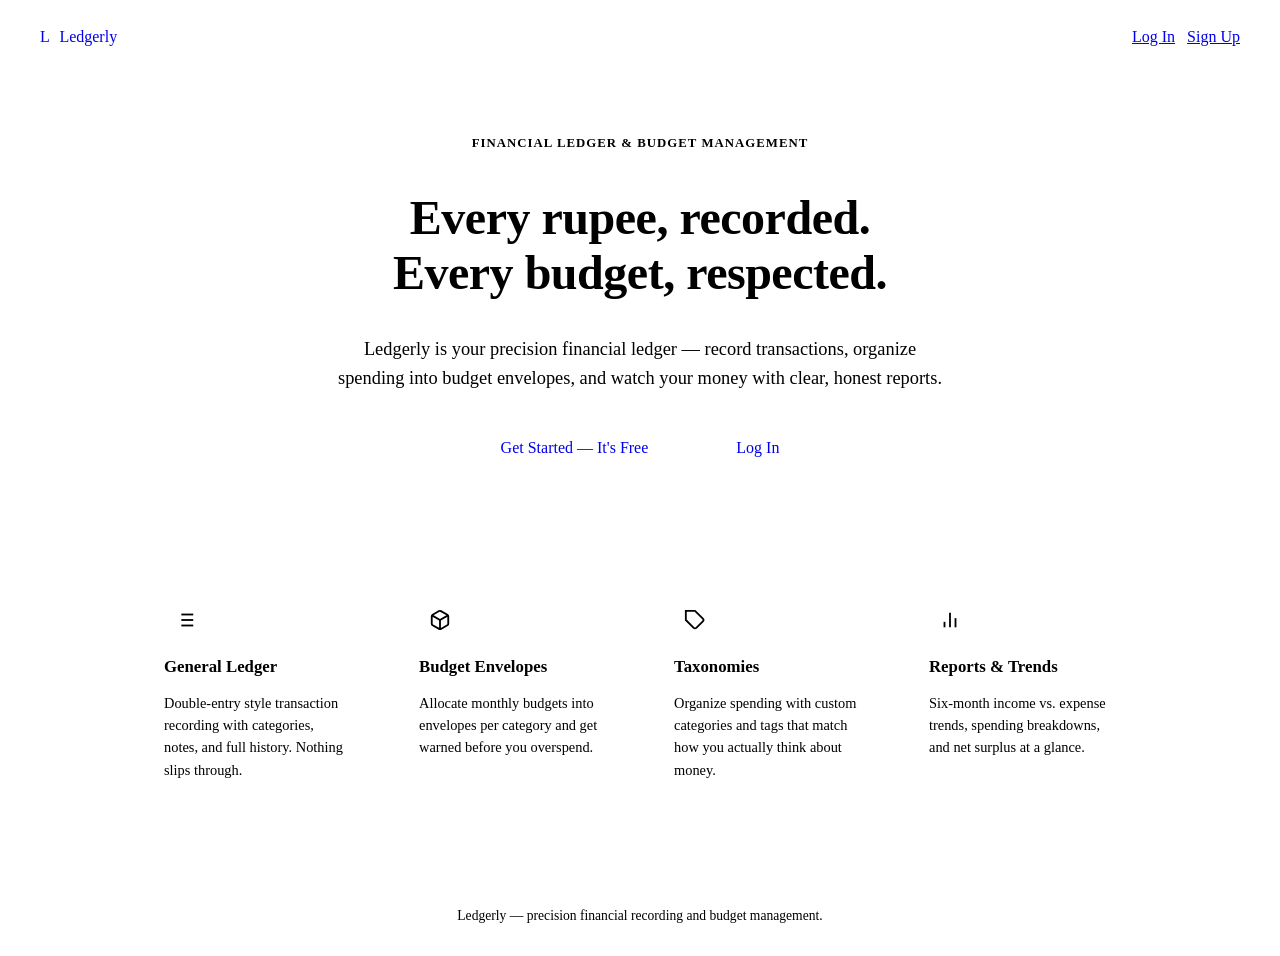
==== src/main/resources/static/home.html @ acaca4b2 "feat: add landing home page before login - New home.html landing page with hero, features, Login/Sig" ====
<!DOCTYPE html>
<html lang="en" data-theme="dark">
<head>
  <meta charset="UTF-8">
  <meta name="viewport" content="width=device-width, initial-scale=1.0">
  <title>Ledgerly — Financial Ledger & Budget Management</title>
  <meta name="description" content="Ledgerly is a precision financial ledger and budget management app. Track every transaction, manage budget envelopes, and stay on top of your finances.">
  <link rel="stylesheet" href="/css/ledger.css">
  <link rel="icon" href="data:image/svg+xml,<svg xmlns='http://www.w3.org/2000/svg' viewBox='0 0 100 100'><text y='.9em' font-size='90'>🖋️</text></svg>">
  <style>
    .landing-page {
      min-height: 100vh;
      display: flex;
      flex-direction: column;
      background: var(--bg-parchment);
      color: var(--ink-primary);
    }
    .landing-nav {
      display: flex;
      align-items: center;
      justify-content: space-between;
      padding: 1.25rem 2rem;
      max-width: 1200px;
      width: 100%;
      margin: 0 auto;
    }
    .landing-nav .brand-mark {
      text-decoration: none;
      display: flex;
      align-items: center;
      gap: 0.6rem;
    }
    .landing-nav-actions {
      display: flex;
      gap: 0.75rem;
      align-items: center;
    }
    .landing-hero {
      flex: 1;
      display: flex;
      flex-direction: column;
      align-items: center;
      justify-content: center;
      text-align: center;
      padding: 4rem 1.5rem 3rem;
      max-width: 860px;
      margin: 0 auto;
    }
    .landing-hero h1 {
      font-family: var(--font-serif);
      font-size: 3rem;
      font-weight: 600;
      line-height: 1.15;
      margin: 1.5rem 0 1rem;
      letter-spacing: -0.01em;
    }
    .landing-hero p.lead {
      font-size: 1.15rem;
      color: var(--ink-secondary);
      max-width: 620px;
      line-height: 1.6;
      margin-bottom: 2rem;
    }
    .landing-cta {
      display: flex;
      gap: 1rem;
      flex-wrap: wrap;
      justify-content: center;
      margin-bottom: 3.5rem;
    }
    .landing-cta .btn {
      padding: 0.85rem 2.25rem;
      font-size: 1rem;
      text-decoration: none;
      display: inline-block;
    }
    .landing-features {
      display: grid;
      grid-template-columns: repeat(auto-fit, minmax(220px, 1fr));
      gap: 1.25rem;
      max-width: 1000px;
      width: 100%;
      margin: 0 auto;
      padding: 0 1.5rem 4rem;
    }
    .feature-card {
      background: var(--bg-card);
      border: 1px solid var(--border-rule);
      border-radius: var(--radius-lg);
      padding: 1.5rem;
      text-align: left;
      box-shadow: var(--shadow-card);
    }
    .feature-card .feature-icon {
      width: 42px;
      height: 42px;
      border-radius: 10px;
      background: var(--accent-ink-subtle);
      color: var(--accent-ink);
      display: flex;
      align-items: center;
      justify-content: center;
      margin-bottom: 1rem;
    }
    .feature-card h3 {
      font-size: 1.05rem;
      font-weight: 600;
      margin-bottom: 0.5rem;
    }
    .feature-card p {
      font-size: 0.9rem;
      color: var(--ink-secondary);
      line-height: 1.55;
    }
    .landing-footer {
      text-align: center;
      padding: 1.5rem;
      color: var(--ink-muted);
      font-size: 0.85rem;
      border-top: 1px solid var(--border-rule);
    }
    .hero-badge {
      display: inline-block;
      font-size: 0.8rem;
      font-weight: 600;
      letter-spacing: 0.08em;
      text-transform: uppercase;
      color: var(--accent-ink);
      background: var(--accent-ink-subtle);
      border-radius: 999px;
      padding: 0.4rem 1rem;
      margin-bottom: 0.5rem;
    }
    @media (max-width: 640px) {
      .landing-hero h1 { font-size: 2.1rem; }
      .landing-nav { padding: 1rem 1.25rem; }
    }
  </style>
</head>
<body class="landing-page">

  <nav class="landing-nav">
    <a href="/" class="brand-mark">
      <div class="brand-icon">L</div>
      <span class="brand-title">Ledgerly</span>
    </a>
    <div class="landing-nav-actions">
      <a href="/login.html" class="btn btn-secondary btn-sm">Log In</a>
      <a href="/register.html" class="btn btn-primary btn-sm">Sign Up</a>
    </div>
  </nav>

  <main class="landing-hero">
    <span class="hero-badge">Financial Ledger &amp; Budget Management</span>
    <h1>Every rupee, recorded.<br>Every budget, respected.</h1>
    <p class="lead">
      Ledgerly is your precision financial ledger — record transactions, organize spending
      into budget envelopes, and watch your money with clear, honest reports.
    </p>
    <div class="landing-cta">
      <a href="/register.html" class="btn btn-primary">Get Started — It's Free</a>
      <a href="/login.html" class="btn btn-secondary">Log In</a>
    </div>
  </main>

  <section class="landing-features">
    <div class="feature-card">
      <div class="feature-icon">
        <svg width="22" height="22" viewBox="0 0 24 24" fill="none" stroke="currentColor" stroke-width="2">
          <line x1="8" y1="6" x2="21" y2="6"></line>
          <line x1="8" y1="12" x2="21" y2="12"></line>
          <line x1="8" y1="18" x2="21" y2="18"></line>
          <line x1="3" y1="6" x2="3.01" y2="6"></line>
          <line x1="3" y1="12" x2="3.01" y2="12"></line>
          <line x1="3" y1="18" x2="3.01" y2="18"></line>
        </svg>
      </div>
      <h3>General Ledger</h3>
      <p>Double-entry style transaction recording with categories, notes, and full history. Nothing slips through.</p>
    </div>
    <div class="feature-card">
      <div class="feature-icon">
        <svg width="22" height="22" viewBox="0 0 24 24" fill="none" stroke="currentColor" stroke-width="2">
          <path d="M21 16V8a2 2 0 0 0-1-1.73l-7-4a2 2 0 0 0-2 0l-7 4A2 2 0 0 0 3 8v8a2 2 0 0 0 1 1.73l7 4a2 2 0 0 0 2 0l7-4A2 2 0 0 0 21 16z"></path>
          <polyline points="3.27 6.96 12 12.01 20.73 6.96"></polyline>
          <line x1="12" y1="22.08" x2="12" y2="12"></line>
        </svg>
      </div>
      <h3>Budget Envelopes</h3>
      <p>Allocate monthly budgets into envelopes per category and get warned before you overspend.</p>
    </div>
    <div class="feature-card">
      <div class="feature-icon">
        <svg width="22" height="22" viewBox="0 0 24 24" fill="none" stroke="currentColor" stroke-width="2">
          <path d="M20.59 13.41l-7.17 7.17a2 2 0 0 1-2.83 0L2 12V2h10l8.59 8.59a2 2 0 0 1 0 2.82z"></path>
          <line x1="7" y1="7" x2="7.01" y2="7"></line>
        </svg>
      </div>
      <h3>Taxonomies</h3>
      <p>Organize spending with custom categories and tags that match how you actually think about money.</p>
    </div>
    <div class="feature-card">
      <div class="feature-icon">
        <svg width="22" height="22" viewBox="0 0 24 24" fill="none" stroke="currentColor" stroke-width="2">
          <line x1="18" y1="20" x2="18" y2="10"></line>
          <line x1="12" y1="20" x2="12" y2="4"></line>
          <line x1="6" y1="20" x2="6" y2="14"></line>
        </svg>
      </div>
      <h3>Reports &amp; Trends</h3>
      <p>Six-month income vs. expense trends, spending breakdowns, and net surplus at a glance.</p>
    </div>
  </section>

  <footer class="landing-footer">
    Ledgerly — precision financial recording and budget management.
  </footer>

  <script>
    // Respect saved theme, default to dark like the app
    (function () {
      var saved = localStorage.getItem('ledgerly_theme');
      if (saved) {
        document.documentElement.setAttribute('data-theme', saved);
      } else if (window.matchMedia && window.matchMedia('(prefers-color-scheme: light)').matches) {
        document.documentElement.setAttribute('data-theme', 'light');
      }
    })();
  </script>
</body>
</html>
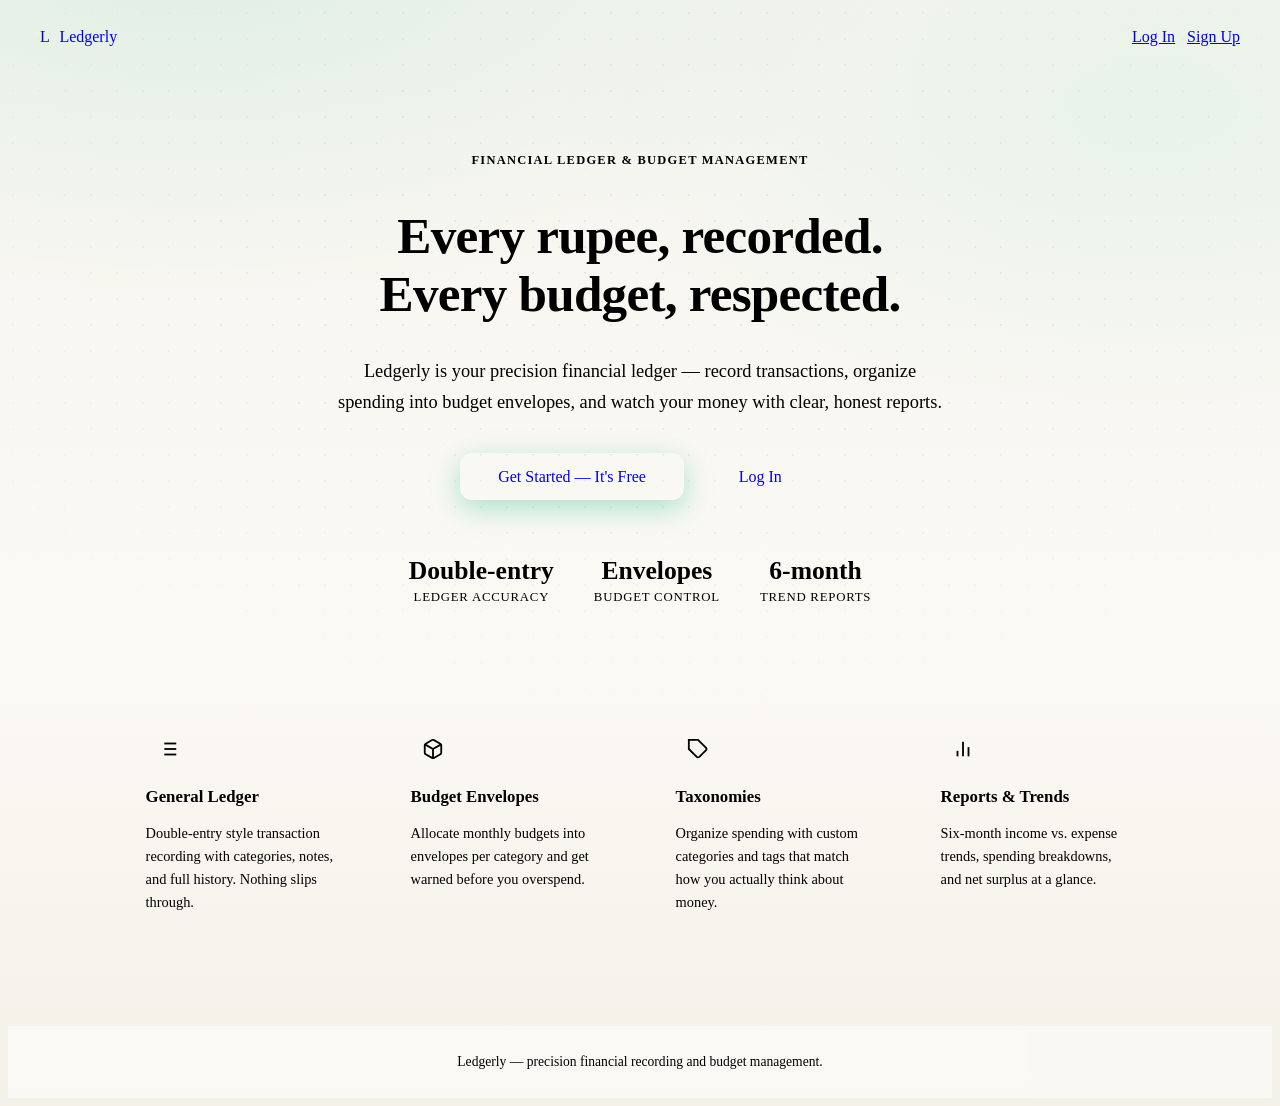
==== commit 5a4529da: "design: premium landing page with gradient glows, dot texture, hover effects" ====
--- a/src/main/resources/static/home.html
+++ b/src/main/resources/static/home.html
@@ -12,8 +12,34 @@
       min-height: 100vh;
       display: flex;
       flex-direction: column;
-      background: var(--bg-parchment);
       color: var(--ink-primary);
+      background:
+        radial-gradient(1200px 600px at 15% -5%, rgba(52, 211, 153, 0.09), transparent 60%),
+        radial-gradient(1000px 550px at 90% 10%, rgba(16, 185, 129, 0.07), transparent 60%),
+        radial-gradient(800px 500px at 50% 110%, rgba(52, 211, 153, 0.05), transparent 60%),
+        linear-gradient(180deg, #161a17 0%, #101311 55%, #0c0e0c 100%);
+      position: relative;
+      overflow-x: hidden;
+    }
+    .landing-page::before {
+      content: "";
+      position: fixed;
+      inset: 0;
+      pointer-events: none;
+      background-image: radial-gradient(rgba(255, 255, 255, 0.045) 1px, transparent 1px);
+      background-size: 26px 26px;
+      mask-image: radial-gradient(ellipse 90% 70% at 50% 30%, black 30%, transparent 75%);
+      z-index: 0;
+    }
+    .landing-page > * { position: relative; z-index: 1; }
+    [data-theme="light"] .landing-page {
+      background:
+        radial-gradient(1200px 600px at 15% -5%, rgba(16, 185, 129, 0.10), transparent 60%),
+        radial-gradient(1000px 550px at 90% 10%, rgba(52, 211, 153, 0.08), transparent 60%),
+        linear-gradient(180deg, #f7f5ef 0%, #fbf9f4 60%, #f4f1e8 100%);
+    }
+    [data-theme="light"] .landing-page::before {
+      background-image: radial-gradient(rgba(20, 30, 25, 0.06) 1px, transparent 1px);
     }
     .landing-nav {
       display: flex;
@@ -42,24 +68,33 @@
       align-items: center;
       justify-content: center;
       text-align: center;
-      padding: 4rem 1.5rem 3rem;
-      max-width: 860px;
+      padding: 5rem 1.5rem 3rem;
+      max-width: 880px;
       margin: 0 auto;
     }
     .landing-hero h1 {
       font-family: var(--font-serif);
-      font-size: 3rem;
+      font-size: 3.2rem;
       font-weight: 600;
-      line-height: 1.15;
+      line-height: 1.12;
       margin: 1.5rem 0 1rem;
-      letter-spacing: -0.01em;
+      letter-spacing: -0.015em;
+      background: linear-gradient(120deg, var(--ink-primary) 40%, var(--accent-ink) 100%);
+      -webkit-background-clip: text;
+      background-clip: text;
+    }
+    [data-theme="dark"] .landing-hero h1 {
+      background: linear-gradient(120deg, #f2f4f1 30%, #7ee2b8 100%);
+      -webkit-background-clip: text;
+      background-clip: text;
+      -webkit-text-fill-color: transparent;
     }
     .landing-hero p.lead {
       font-size: 1.15rem;
       color: var(--ink-secondary);
       max-width: 620px;
-      line-height: 1.6;
-      margin-bottom: 2rem;
+      line-height: 1.65;
+      margin-bottom: 2.25rem;
     }
     .landing-cta {
       display: flex;
@@ -69,38 +104,54 @@
       margin-bottom: 3.5rem;
     }
     .landing-cta .btn {
-      padding: 0.85rem 2.25rem;
+      padding: 0.9rem 2.4rem;
       font-size: 1rem;
       text-decoration: none;
       display: inline-block;
+      border-radius: 12px;
+      transition: transform 0.15s ease, box-shadow 0.15s ease;
+    }
+    .landing-cta .btn-primary {
+      box-shadow: 0 8px 28px rgba(16, 185, 129, 0.35);
+    }
+    .landing-cta .btn-primary:hover {
+      transform: translateY(-2px);
+      box-shadow: 0 12px 34px rgba(16, 185, 129, 0.45);
     }
     .landing-features {
       display: grid;
-      grid-template-columns: repeat(auto-fit, minmax(220px, 1fr));
+      grid-template-columns: repeat(auto-fit, minmax(230px, 1fr));
       gap: 1.25rem;
-      max-width: 1000px;
+      max-width: 1040px;
       width: 100%;
       margin: 0 auto;
-      padding: 0 1.5rem 4rem;
+      padding: 0 1.5rem 4.5rem;
     }
     .feature-card {
-      background: var(--bg-card);
+      background: linear-gradient(160deg, var(--bg-card) 0%, var(--bg-card-subtle) 100%);
       border: 1px solid var(--border-rule);
       border-radius: var(--radius-lg);
-      padding: 1.5rem;
+      padding: 1.6rem;
       text-align: left;
       box-shadow: var(--shadow-card);
+      transition: transform 0.18s ease, border-color 0.18s ease, box-shadow 0.18s ease;
+    }
+    .feature-card:hover {
+      transform: translateY(-4px);
+      border-color: var(--accent-ink);
+      box-shadow: 0 14px 34px rgba(0, 0, 0, 0.28);
     }
     .feature-card .feature-icon {
-      width: 42px;
-      height: 42px;
-      border-radius: 10px;
-      background: var(--accent-ink-subtle);
+      width: 44px;
+      height: 44px;
+      border-radius: 12px;
+      background: linear-gradient(135deg, var(--accent-ink-subtle), transparent);
       color: var(--accent-ink);
       display: flex;
       align-items: center;
       justify-content: center;
       margin-bottom: 1rem;
+      border: 1px solid var(--border-rule);
     }
     .feature-card h3 {
       font-size: 1.05rem;
@@ -110,30 +161,56 @@
     .feature-card p {
       font-size: 0.9rem;
       color: var(--ink-secondary);
-      line-height: 1.55;
+      line-height: 1.6;
     }
     .landing-footer {
       text-align: center;
-      padding: 1.5rem;
+      padding: 1.75rem 1.5rem;
       color: var(--ink-muted);
       font-size: 0.85rem;
       border-top: 1px solid var(--border-rule);
-    }
+      background: rgba(0, 0, 0, 0.18);
+    }
+    [data-theme="light"] .landing-footer { background: rgba(255, 255, 255, 0.5); }
     .hero-badge {
       display: inline-block;
-      font-size: 0.8rem;
+      font-size: 0.78rem;
       font-weight: 600;
-      letter-spacing: 0.08em;
+      letter-spacing: 0.1em;
       text-transform: uppercase;
       color: var(--accent-ink);
       background: var(--accent-ink-subtle);
+      border: 1px solid var(--border-rule);
       border-radius: 999px;
-      padding: 0.4rem 1rem;
+      padding: 0.45rem 1.1rem;
       margin-bottom: 0.5rem;
+      backdrop-filter: blur(6px);
+    }
+    .hero-stats {
+      display: flex;
+      gap: 2.5rem;
+      justify-content: center;
+      margin-bottom: 3rem;
+      flex-wrap: wrap;
+    }
+    .hero-stat { text-align: center; }
+    .hero-stat .stat-value {
+      font-family: var(--font-serif);
+      font-size: 1.6rem;
+      font-weight: 600;
+      color: var(--ink-primary);
+    }
+    .hero-stat .stat-label {
+      font-size: 0.8rem;
+      color: var(--ink-muted);
+      letter-spacing: 0.06em;
+      text-transform: uppercase;
+      margin-top: 0.25rem;
     }
     @media (max-width: 640px) {
-      .landing-hero h1 { font-size: 2.1rem; }
+      .landing-hero h1 { font-size: 2.2rem; }
       .landing-nav { padding: 1rem 1.25rem; }
+      .hero-stats { gap: 1.5rem; }
     }
   </style>
 </head>
@@ -160,6 +237,20 @@
     <div class="landing-cta">
       <a href="/register.html" class="btn btn-primary">Get Started — It's Free</a>
       <a href="/login.html" class="btn btn-secondary">Log In</a>
+    </div>
+    <div class="hero-stats">
+      <div class="hero-stat">
+        <div class="stat-value">Double-entry</div>
+        <div class="stat-label">Ledger accuracy</div>
+      </div>
+      <div class="hero-stat">
+        <div class="stat-value">Envelopes</div>
+        <div class="stat-label">Budget control</div>
+      </div>
+      <div class="hero-stat">
+        <div class="stat-value">6-month</div>
+        <div class="stat-label">Trend reports</div>
+      </div>
     </div>
   </main>
 
